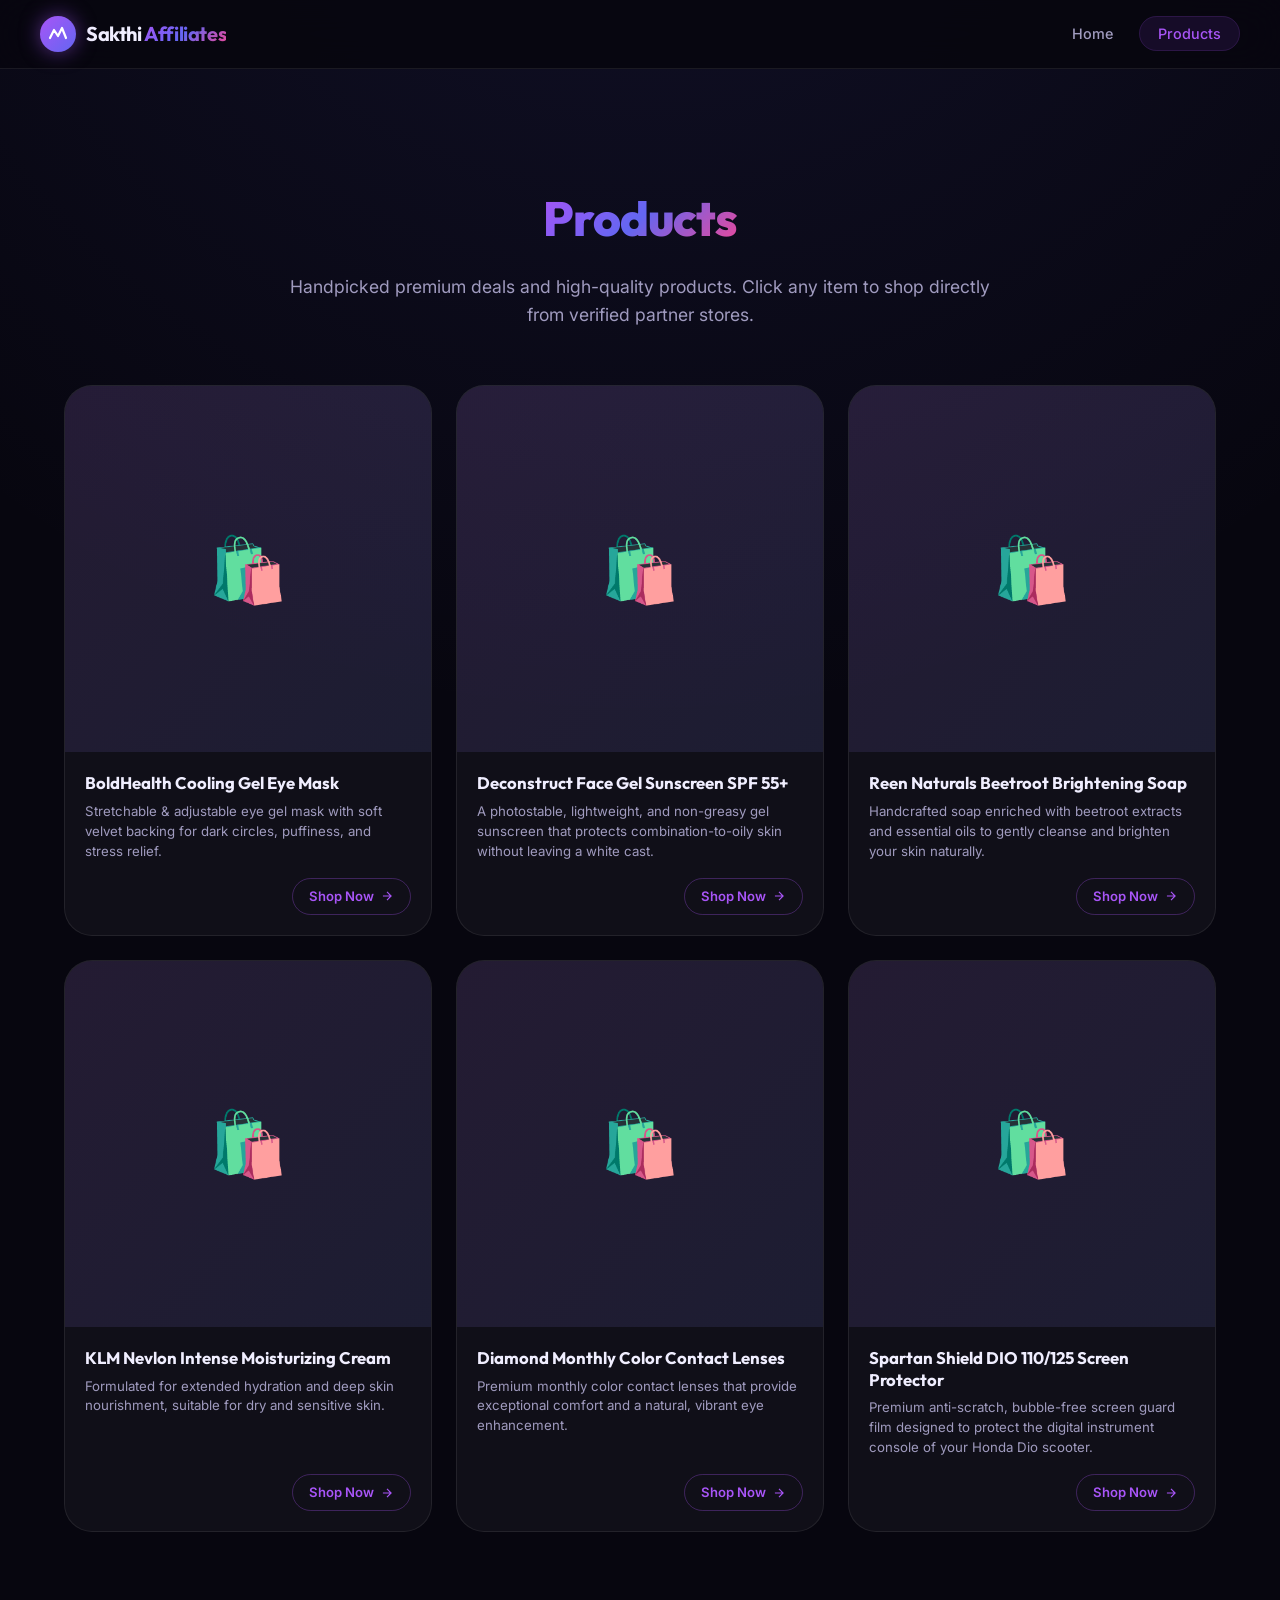
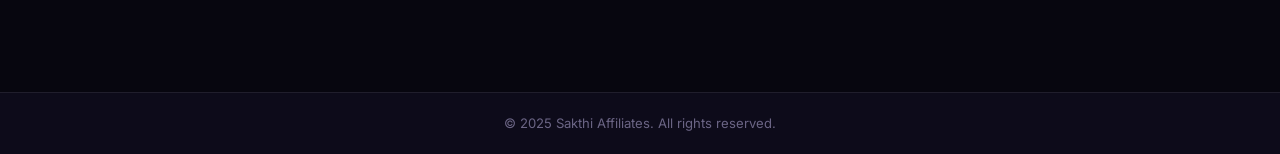
==== products.html @ 3f5029c7 "sixth commit" ====
<!DOCTYPE html>
<html lang="en">
<head>
  <meta charset="UTF-8" />
  <meta name="viewport" content="width=device-width, initial-scale=1.0" />
  <title>Products – Sakthi Affiliates</title>
  <meta name="description" content="Browse our handpicked premium deals and curated products." />
  <!-- Favicon -->
  <link rel="icon" type="image/png" href="https://res.cloudinary.com/dbqd8ehhf/image/upload/q_auto/f_auto/v1781189222/ChatGPT_Image_Jun_11_2026_at_08_16_00_PM_k2scar.png" />
  <link rel="apple-touch-icon" href="https://res.cloudinary.com/dbqd8ehhf/image/upload/q_auto/f_auto/v1781189222/ChatGPT_Image_Jun_11_2026_at_08_16_00_PM_k2scar.png" />
  <link rel="preconnect" href="https://fonts.googleapis.com" />
  <link rel="preconnect" href="https://fonts.gstatic.com" crossorigin />
  <link href="https://fonts.googleapis.com/css2?family=Outfit:wght@300;400;500;600;700;800;900&family=Inter:wght@300;400;500;600&display=swap" rel="stylesheet" />
  <link rel="stylesheet" href="style.css" />
</head>
<body>

  <!-- ========== NAVBAR ========== -->
  <nav class="navbar scrolled" id="navbar">
    <div class="nav-container">
      <a href="index.html" class="nav-logo" id="nav-logo-link">
        <div class="logo-icon">
          <svg viewBox="0 0 36 36" fill="none" xmlns="http://www.w3.org/2000/svg">
            <circle cx="18" cy="18" r="18" fill="url(#logoGrad)"/>
            <path d="M10 22L14 14L18 20L22 12L26 22" stroke="white" stroke-width="2.2" stroke-linecap="round" stroke-linejoin="round"/>
            <defs>
              <linearGradient id="logoGrad" x1="0" y1="0" x2="36" y2="36" gradientUnits="userSpaceOnUse">
                <stop stop-color="#a855f7"/>
                <stop offset="1" stop-color="#6366f1"/>
              </linearGradient>
            </defs>
          </svg>
        </div>
        <span class="logo-text">Sakthi <span class="logo-accent">Affiliates</span></span>
      </a>

      <button class="mobile-menu-btn" id="mobile-menu-btn" aria-label="Toggle menu">
        <span></span><span></span><span></span>
      </button>

      <ul class="nav-links" id="nav-links">
        <li><a href="index.html" class="nav-link" id="nav-home">Home</a></li>
        <li><a href="products.html" class="nav-link active" id="nav-products">Products</a></li>
      </ul>
    </div>
  </nav>

  <!-- ========== PRODUCTS SECTION ========== -->
  <section class="products-section page-products" id="products">
    <div class="section-container">
      <!-- Section Header -->
      <div class="products-page-header">
        <h1 class="products-page-title"><span class="brand-name">Products</span></h1>
        <p class="products-page-subtitle">Handpicked premium deals and high-quality products. Click any item to shop directly from verified partner stores.</p>
      </div>

      <!-- Product Grid — populated by script.js -->
      <div class="products-grid" id="products-grid"></div>
    </div>
  </section>

  <!-- ========== FOOTER ========== -->
  <footer class="footer">
    <div class="footer-bottom">
      <p>© 2025 Sakthi Affiliates. All rights reserved.</p>
    </div>
  </footer>

  <!-- ========== BACK TO TOP ========== -->
  <button class="back-to-top" id="back-to-top" aria-label="Back to top">
    <svg viewBox="0 0 24 24" fill="none" stroke="currentColor" stroke-width="2.5"><path d="M18 15l-6-6-6 6"/></svg>
  </button>

  <script src="script.js"></script>
</body>
</html>
---- style.css ----
/* ============================================
   SAKTHI AFFILIATES – Minimal Clean CSS
   ============================================ */

:root {
  --bg-primary: #07060f;
  --bg-secondary: #0d0b1a;
  --bg-card: rgba(255, 255, 255, 0.04);
  --border: rgba(255, 255, 255, 0.08);
  --border-hover: rgba(168, 85, 247, 0.4);

  --purple: #a855f7;
  --indigo: #6366f1;
  --pink: #ec4899;

  --text-primary: #f0eeff;
  --text-secondary: #a09bbf;
  --text-muted: #6b6585;

  --gradient-hero: linear-gradient(135deg, #a855f7 0%, #6366f1 50%, #ec4899 100%);

  --font-heading: 'Outfit', sans-serif;
  --font-body: 'Inter', sans-serif;

  --radius-md: 14px;
  --radius-lg: 20px;
  --radius-xl: 28px;

  --shadow-glow-hover: 0 0 60px rgba(168,85,247,0.4);
  --transition: all 0.3s cubic-bezier(0.4, 0, 0.2, 1);
}

*, *::before, *::after { box-sizing: border-box; margin: 0; padding: 0; }

html {
  scroll-behavior: smooth;
  scrollbar-width: thin;
  scrollbar-color: var(--purple) var(--bg-secondary);
}
::-webkit-scrollbar { width: 6px; }
::-webkit-scrollbar-track { background: var(--bg-secondary); }
::-webkit-scrollbar-thumb { background: var(--purple); border-radius: 3px; }

body {
  font-family: var(--font-body);
  background: var(--bg-primary);
  color: var(--text-primary);
  line-height: 1.6;
  overflow-x: hidden;
}

a { text-decoration: none; color: inherit; }

/* ---------- Navbar ---------- */
.navbar {
  position: fixed;
  top: 0; left: 0; right: 0;
  z-index: 1000;
  padding: 0 24px;
  background: rgba(7, 6, 15, 0.9);
  backdrop-filter: blur(20px);
  -webkit-backdrop-filter: blur(20px);
  border-bottom: 1px solid var(--border);
}

.nav-container {
  max-width: 1200px;
  margin: 0 auto;
  display: flex;
  align-items: center;
  justify-content: space-between;
  height: 68px;
}

.nav-logo {
  display: flex;
  align-items: center;
  gap: 10px;
  cursor: pointer;
}

.logo-icon {
  width: 36px; height: 36px;
  flex-shrink: 0;
  filter: drop-shadow(0 0 10px rgba(168,85,247,0.5));
}

.logo-text {
  font-family: var(--font-heading);
  font-size: 1.25rem;
  font-weight: 700;
  letter-spacing: -0.02em;
  color: var(--text-primary);
}

.logo-accent {
  background: var(--gradient-hero);
  -webkit-background-clip: text;
  -webkit-text-fill-color: transparent;
  background-clip: text;
}

.nav-links {
  display: flex;
  list-style: none;
  gap: 8px;
  align-items: center;
}

.nav-link {
  font-size: 0.9rem;
  font-weight: 500;
  color: var(--text-secondary);
  padding: 8px 18px;
  border-radius: 999px;
  transition: var(--transition);
}

.nav-link:hover {
  color: var(--purple);
  background: rgba(168,85,247,0.1);
}

/* Mobile Menu */
.mobile-menu-btn {
  display: none;
  flex-direction: column;
  gap: 5px;
  background: none;
  border: none;
  cursor: pointer;
  padding: 8px;
}

.mobile-menu-btn span {
  display: block;
  width: 24px; height: 2px;
  background: var(--text-primary);
  border-radius: 2px;
  transition: var(--transition);
}

.mobile-menu-btn.open span:nth-child(1) { transform: translateY(7px) rotate(45deg); }
.mobile-menu-btn.open span:nth-child(2) { opacity: 0; }
.mobile-menu-btn.open span:nth-child(3) { transform: translateY(-7px) rotate(-45deg); }

/* ---------- Hero / Welcome Section ---------- */
.hero-section {
  padding: 160px 24px 80px;
  background: radial-gradient(circle at 50% -20%, rgba(168, 85, 247, 0.15) 0%, rgba(7, 6, 15, 0) 60%);
  display: flex;
  justify-content: center;
  align-items: center;
  text-align: center;
}

.hero-container {
  max-width: 800px;
  width: 100%;
}

.hero-title {
  font-family: var(--font-heading);
  font-size: 3.5rem;
  font-weight: 800;
  line-height: 1.2;
  letter-spacing: -0.02em;
  margin-bottom: 20px;
  color: var(--text-primary);
}

.brand-name {
  background: var(--gradient-hero);
  -webkit-background-clip: text;
  -webkit-text-fill-color: transparent;
  background-clip: text;
}

.hero-subtitle {
  font-size: 1.15rem;
  color: var(--text-secondary);
  line-height: 1.7;
  max-width: 600px;
  margin: 0 auto 36px;
}

.hero-buttons {
  margin-bottom: 64px;
}

.btn {
  display: inline-block;
  font-family: var(--font-heading);
  font-weight: 600;
  font-size: 1rem;
  padding: 14px 32px;
  border-radius: 999px;
  transition: var(--transition);
  cursor: pointer;
  box-shadow: 0 4px 20px rgba(168, 85, 247, 0.3);
}

.btn-primary {
  background: var(--gradient-hero);
  color: white;
  border: none;
}

.btn-primary:hover {
  transform: translateY(-3px);
  box-shadow: 0 8px 30px rgba(168, 85, 247, 0.5);
}

/* ---------- Partners Section ---------- */
.partners-section {
  display: flex;
  flex-direction: column;
  align-items: center;
  gap: 24px;
  padding-top: 40px;
  border-top: 1px solid var(--border);
}

.partners-title {
  font-family: var(--font-heading);
  font-size: 0.9rem;
  font-weight: 700;
  text-transform: uppercase;
  letter-spacing: 0.1em;
  color: var(--text-muted);
}

.partners-grid {
  display: flex;
  align-items: center;
  justify-content: center;
  gap: 40px;
  flex-wrap: wrap;
}

.partner-card {
  background: rgba(255, 255, 255, 0.02);
  border: 1px solid var(--border);
  padding: 0;
  border-radius: var(--radius-md);
  display: flex;
  align-items: center;
  justify-content: center;
  transition: var(--transition);
  height: 110px;
  width: 240px;
}

.partner-card:hover {
  border-color: var(--border-hover);
  background: rgba(255, 255, 255, 0.04);
  transform: translateY(-4px);
  box-shadow: 0 10px 30px rgba(168, 85, 247, 0.15);
}

.partner-logo {
  max-height: 95px;
  max-width: 90%;
  object-fit: contain;
  filter: grayscale(100%) opacity(60%);
  transition: var(--transition);
}

.partner-card:hover .partner-logo {
  filter: grayscale(0%) opacity(100%);
}

/* Display Flipkart and Meesho logos in their original vibrant brand colors by default */
.partner-logo.flipkart-logo,
.partner-logo.meesho-logo {
  filter: grayscale(0%) opacity(90%);
}

.partner-card:hover .flipkart-logo,
.partner-card:hover .meesho-logo {
  filter: grayscale(0%) opacity(100%);
  transform: scale(1.05);
}

.amazon-logo {
  filter: invert(1) hue-rotate(180deg) opacity(60%);
}

.partner-card:hover .amazon-logo {
  filter: invert(1) hue-rotate(180deg) opacity(100%);
}
}

/* ---------- Products Section ---------- */
.products-section {
  padding-top: 80px;
}

.section-container {
  max-width: 1200px;
  margin: 0 auto;
  padding: 40px 24px 80px;
}

/* ---------- Products Grid ---------- */
.products-grid {
  display: grid;
  grid-template-columns: repeat(auto-fill, minmax(280px, 1fr));
  gap: 24px;
}

/* Product Card */
.product-card {
  background: var(--bg-card);
  border: 1px solid var(--border);
  border-radius: var(--radius-xl);
  overflow: hidden;
  cursor: pointer;
  transition: var(--transition);
  position: relative;
  display: flex;
  flex-direction: column;
}

.product-card:hover {
  border-color: var(--border-hover);
  transform: translateY(-6px);
  box-shadow: var(--shadow-glow-hover);
}

.product-card:hover .product-img {
  transform: scale(1.06);
}

.product-img-wrap {
  position: relative;
  overflow: hidden;
  aspect-ratio: 1 / 1;
  background: rgba(255,255,255,0.02);
}

.product-img {
  width: 100%;
  height: 100%;
  object-fit: cover;
  transition: transform 0.5s cubic-bezier(0.4, 0, 0.2, 1);
}

.img-placeholder {
  width: 100%;
  height: 100%;
  display: flex;
  align-items: center;
  justify-content: center;
  font-size: 4rem;
  background: linear-gradient(135deg, rgba(168,85,247,0.1) 0%, rgba(99,102,241,0.1) 100%);
}

.product-badge {
  position: absolute;
  top: 14px; left: 14px;
  background: var(--gradient-hero);
  color: white;
  font-size: 0.7rem;
  font-weight: 700;
  padding: 4px 10px;
  border-radius: 999px;
  text-transform: uppercase;
  letter-spacing: 0.06em;
}



.product-info {
  padding: 20px;
  display: flex;
  flex-direction: column;
  flex: 1;
}



.product-name {
  font-family: var(--font-heading);
  font-size: 1.05rem;
  font-weight: 700;
  color: var(--text-primary);
  line-height: 1.3;
  margin-bottom: 8px;
}

.product-desc {
  font-size: 0.83rem;
  color: var(--text-secondary);
  line-height: 1.5;
  margin-bottom: 16px;
  flex: 1;
}

.product-footer {
  display: flex;
  align-items: center;
  justify-content: flex-end;
  margin-top: auto;
}

.product-price {
  font-family: var(--font-heading);
  font-size: 1.2rem;
  font-weight: 800;
  background: var(--gradient-hero);
  -webkit-background-clip: text;
  -webkit-text-fill-color: transparent;
  background-clip: text;
}

.product-shop-link {
  display: flex;
  align-items: center;
  gap: 6px;
  font-size: 0.82rem;
  font-weight: 600;
  color: var(--purple);
  padding: 7px 16px;
  border: 1.5px solid rgba(168,85,247,0.3);
  border-radius: 999px;
  transition: var(--transition);
}

.product-shop-link:hover {
  background: rgba(168,85,247,0.15);
  border-color: var(--purple);
}

.product-shop-link svg { width: 14px; height: 14px; }

/* Fade-in animation */
@keyframes fadeInUp {
  from { opacity: 0; transform: translateY(24px); }
  to   { opacity: 1; transform: translateY(0); }
}

.fade-in-up {
  animation: fadeInUp 0.6s cubic-bezier(0.4, 0, 0.2, 1) both;
}

/* ---------- Footer ---------- */
.footer {
  background: var(--bg-secondary);
  border-top: 1px solid var(--border);
}

.footer-bottom {
  max-width: 1200px;
  margin: 0 auto;
  padding: 20px 24px;
  display: flex;
  justify-content: center;
}

.footer-bottom p {
  color: var(--text-muted);
  font-size: 0.82rem;
}

/* ---------- Back to Top ---------- */
.back-to-top {
  position: fixed;
  bottom: 24px; right: 24px;
  width: 48px; height: 48px;
  background: var(--gradient-hero);
  border: none;
  border-radius: 50%;
  color: white;
  cursor: pointer;
  display: flex;
  align-items: center;
  justify-content: center;
  box-shadow: 0 4px 20px rgba(168,85,247,0.4);
  opacity: 0;
  transform: translateY(20px);
  transition: var(--transition);
  z-index: 999;
}

.back-to-top.visible {
  opacity: 1;
  transform: translateY(0);
}

.back-to-top:hover {
  transform: translateY(-4px);
  box-shadow: 0 8px 30px rgba(168,85,247,0.6);
}

.back-to-top svg { width: 20px; height: 20px; }

/* ---------- Responsive ---------- */
@media (max-width: 768px) {
  .mobile-menu-btn { display: flex; }

  .nav-links {
    position: fixed;
    top: 68px; left: 0; right: 0;
    background: rgba(7, 6, 15, 0.97);
    backdrop-filter: blur(20px);
    flex-direction: column;
    padding: 16px;
    border-bottom: 1px solid var(--border);
    transform: translateY(-100%);
    opacity: 0;
    pointer-events: none;
    transition: var(--transition);
    z-index: 999;
  }

  .nav-links.open {
    transform: translateY(0);
    opacity: 1;
    pointer-events: all;
  }

  .nav-link {
    display: block;
    text-align: center;
    padding: 12px;
  }

  .products-grid {
    grid-template-columns: repeat(auto-fill, minmax(220px, 1fr));
    gap: 16px;
  }

  .hero-section {
    padding: 120px 20px 60px;
  }
  .hero-title {
    font-size: 2.4rem;
  }
  .hero-subtitle {
    font-size: 1rem;
    margin-bottom: 28px;
  }
  .hero-buttons {
    margin-bottom: 48px;
  }
  .partners-section {
    padding-top: 32px;
    gap: 16px;
  }
  .partners-grid {
    gap: 16px;
  }
  .partner-card {
    padding: 0;
    height: 80px;
    width: 180px;
  }
  .partner-logo {
    max-height: 70px;
  }
}

@media (max-width: 480px) {
  .products-grid { 
    grid-template-columns: 1fr 1fr; 
    gap: 10px; 
  }
  .section-container { 
    padding: 24px 10px 60px; 
  }
  
  .product-card {
    border-radius: var(--radius-md);
  }
  
  .product-info {
    padding: 12px;
  }

  .product-name { 
    font-size: 0.88rem; 
    margin-bottom: 6px;
    display: -webkit-box;
    -webkit-line-clamp: 2;
    -webkit-box-orient: vertical;
    overflow: hidden;
  }
  
  .product-desc { 
    font-size: 0.76rem; 
    line-height: 1.4;
    margin-bottom: 12px;
    display: -webkit-box;
    -webkit-line-clamp: 2;
    -webkit-box-orient: vertical;
    overflow: hidden;
  }
  
  .product-footer {
    width: 100%;
  }

  .product-shop-link {
    font-size: 0.78rem;
    padding: 6px 10px;
    width: 100%;
    justify-content: center;
  }
  
  .hero-title {
    font-size: 1.85rem;
  }

  /* Compact partner cards for mobile view */
  .partners-grid {
    gap: 10px;
  }
  .partner-card {
    width: 105px;
    height: 52px;
    border-radius: 10px;
  }
  .partner-logo {
    max-height: 40px;
  }
}

@media (max-width: 360px) {
  .products-grid { 
    grid-template-columns: 1fr 1fr; 
    gap: 8px; 
  }
  .product-info {
    padding: 10px;
  }
  .product-name {
    font-size: 0.82rem;
  }
  .product-desc {
    display: none; /* Hide description on extremely small screens to keep height consistent */
  }
  .product-shop-link {
    font-size: 0.72rem;
    padding: 5px 8px;
  }
}

/* ---------- Active Nav Link State ---------- */
.nav-link.active {
  color: var(--purple);
  background: rgba(168, 85, 247, 0.1);
  border: 1px solid rgba(168, 85, 247, 0.15);
}

/* ---------- Dedicated Products Page Styles ---------- */
.page-products {
  padding: 140px 24px 80px;
  background: radial-gradient(circle at 50% -20%, rgba(99, 102, 241, 0.12) 0%, rgba(7, 6, 15, 0) 50%);
}

.products-page-header {
  text-align: center;
  max-width: 700px;
  margin: 0 auto 56px;
}

.products-page-title {
  font-family: var(--font-heading);
  font-size: 3rem;
  font-weight: 800;
  letter-spacing: -0.02em;
  margin-bottom: 16px;
  color: var(--text-primary);
}

.products-page-subtitle {
  font-size: 1.1rem;
  color: var(--text-secondary);
  line-height: 1.6;
}

@media (max-width: 768px) {
  .page-products {
    padding: 110px 20px 60px;
  }
  .products-page-title {
    font-size: 2.2rem;
  }
  .products-page-subtitle {
    font-size: 0.95rem;
  }
  .products-page-header {
    margin-bottom: 36px;
  }
}
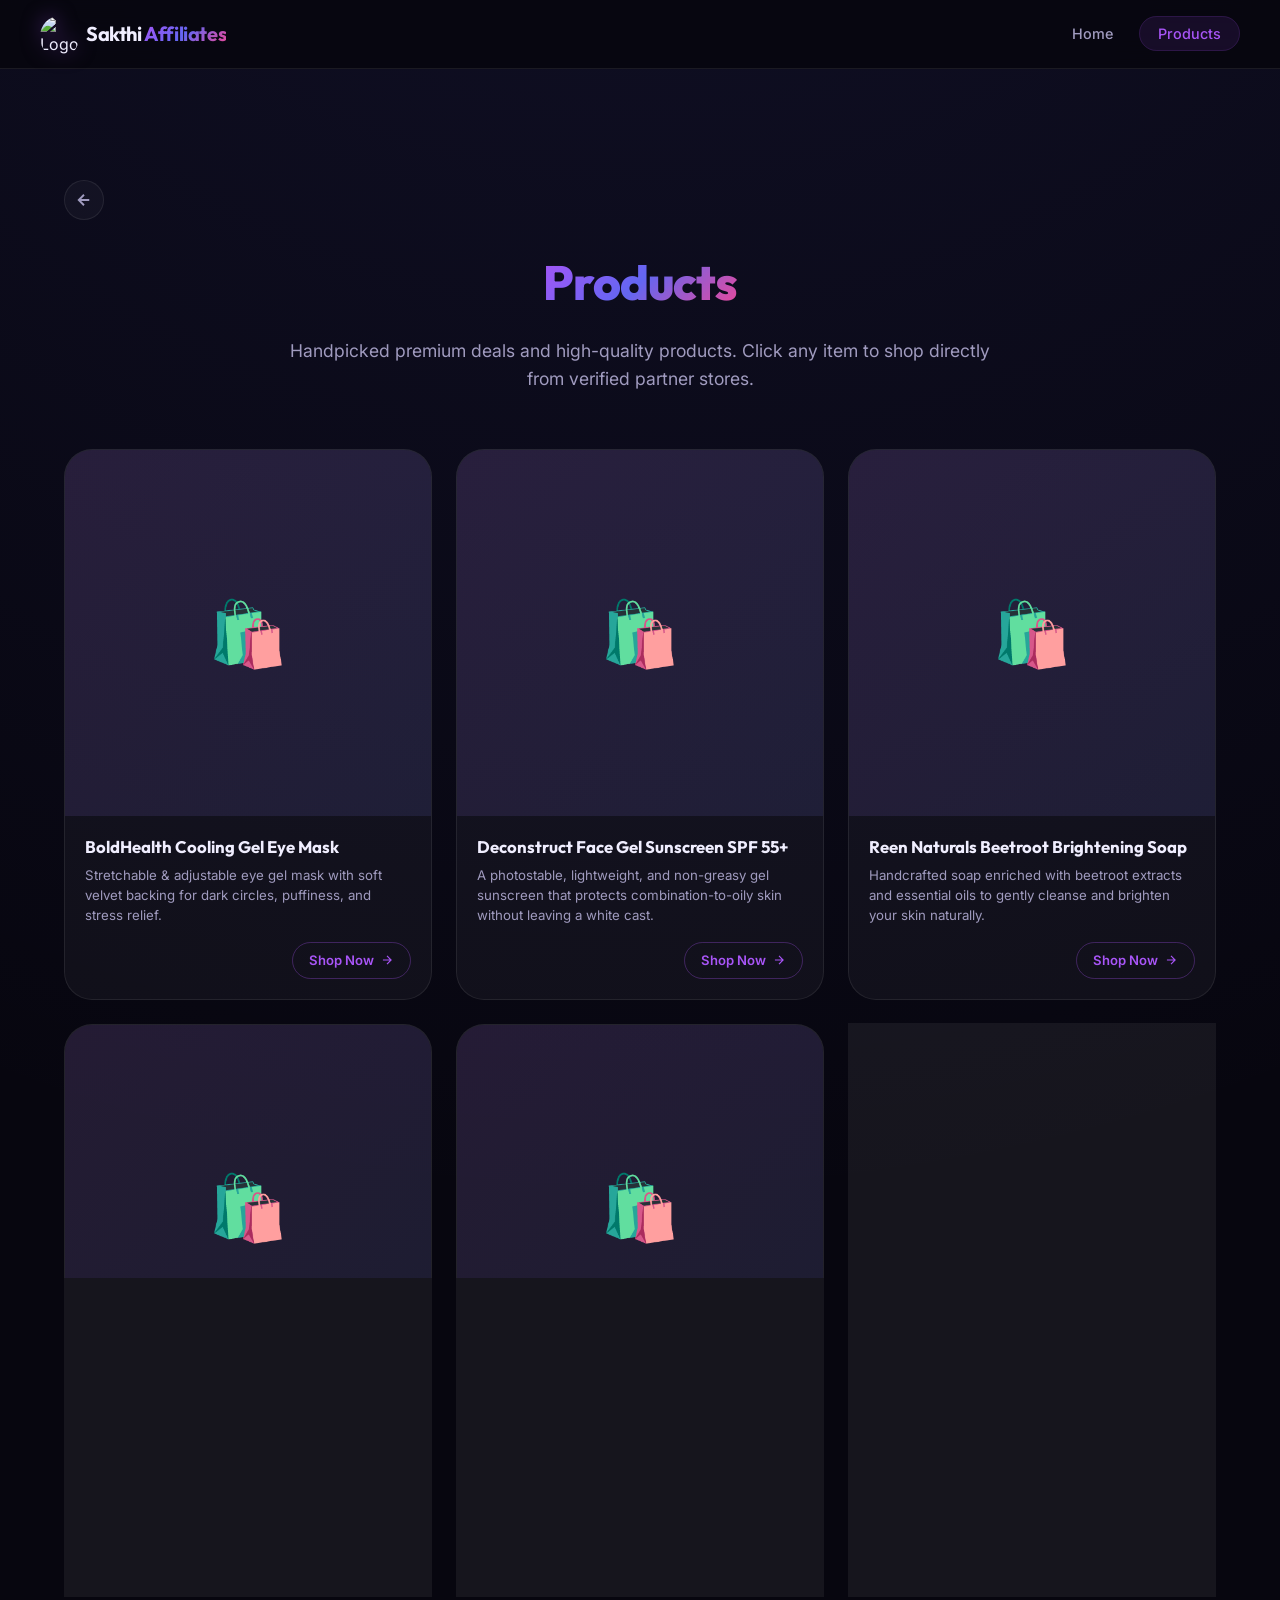
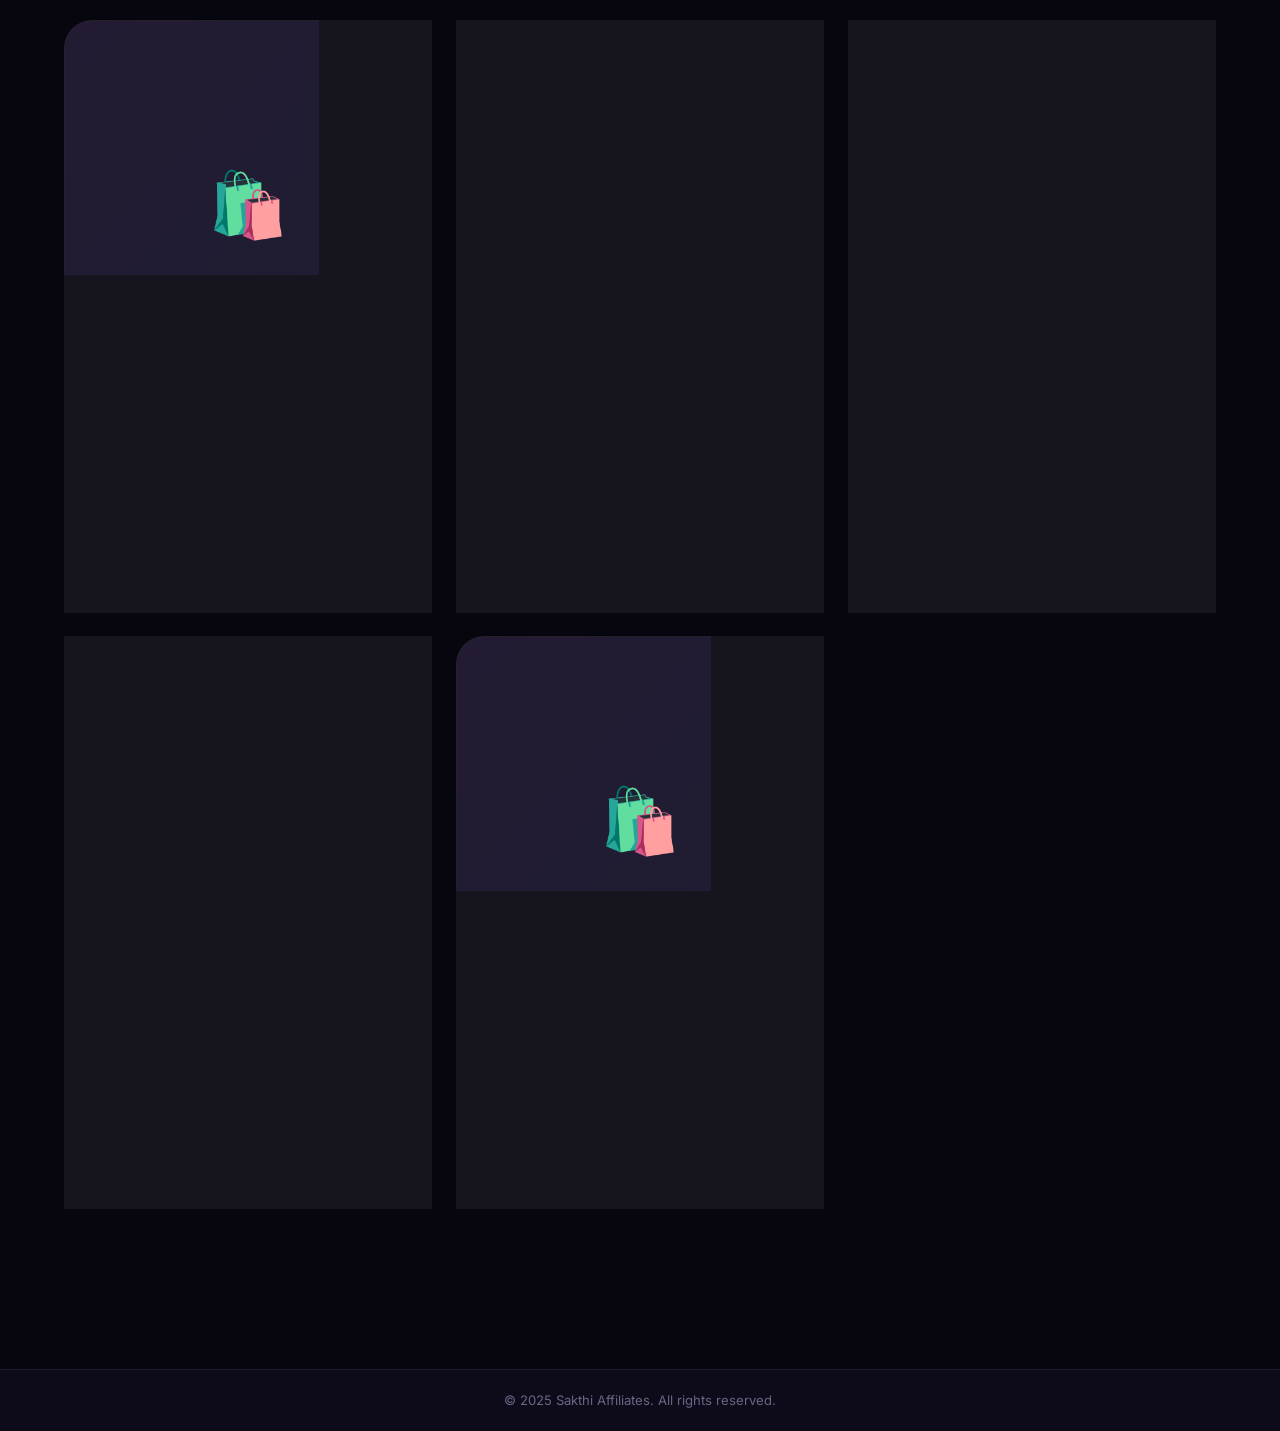
==== commit 3ac319ab: "one commit" ====
--- a/products.html
+++ b/products.html
@@ -6,8 +6,8 @@
   <title>Products – Sakthi Affiliates</title>
   <meta name="description" content="Browse our handpicked premium deals and curated products." />
   <!-- Favicon -->
-  <link rel="icon" type="image/png" href="https://res.cloudinary.com/dbqd8ehhf/image/upload/q_auto/f_auto/v1781189222/ChatGPT_Image_Jun_11_2026_at_08_16_00_PM_k2scar.png" />
-  <link rel="apple-touch-icon" href="https://res.cloudinary.com/dbqd8ehhf/image/upload/q_auto/f_auto/v1781189222/ChatGPT_Image_Jun_11_2026_at_08_16_00_PM_k2scar.png" />
+  <link rel="icon" type="image/png" href="https://res.cloudinary.com/dbqd8ehhf/image/upload/v1781457962/ChatGPT_Image_Jun_14_2026_at_10_54_17_PM_vtici6.png" />
+  <link rel="apple-touch-icon" href="https://res.cloudinary.com/dbqd8ehhf/image/upload/v1781457962/ChatGPT_Image_Jun_14_2026_at_10_54_17_PM_vtici6.png" />
   <link rel="preconnect" href="https://fonts.googleapis.com" />
   <link rel="preconnect" href="https://fonts.gstatic.com" crossorigin />
   <link href="https://fonts.googleapis.com/css2?family=Outfit:wght@300;400;500;600;700;800;900&family=Inter:wght@300;400;500;600&display=swap" rel="stylesheet" />
@@ -20,16 +20,7 @@
     <div class="nav-container">
       <a href="index.html" class="nav-logo" id="nav-logo-link">
         <div class="logo-icon">
-          <svg viewBox="0 0 36 36" fill="none" xmlns="http://www.w3.org/2000/svg">
-            <circle cx="18" cy="18" r="18" fill="url(#logoGrad)"/>
-            <path d="M10 22L14 14L18 20L22 12L26 22" stroke="white" stroke-width="2.2" stroke-linecap="round" stroke-linejoin="round"/>
-            <defs>
-              <linearGradient id="logoGrad" x1="0" y1="0" x2="36" y2="36" gradientUnits="userSpaceOnUse">
-                <stop stop-color="#a855f7"/>
-                <stop offset="1" stop-color="#6366f1"/>
-              </linearGradient>
-            </defs>
-          </svg>
+          <img src="https://res.cloudinary.com/dbqd8ehhf/image/upload/v1781459007/ChatGPT_Image_Jun_14_2026_at_11_03_17_PM_kwujwn.png" alt="Logo" class="nav-logo-img">
         </div>
         <span class="logo-text">Sakthi <span class="logo-accent">Affiliates</span></span>
       </a>
@@ -48,6 +39,13 @@
   <!-- ========== PRODUCTS SECTION ========== -->
   <section class="products-section page-products" id="products">
     <div class="section-container">
+      <!-- Back to Home Link -->
+      <a href="index.html" class="back-home-link" aria-label="Back to Home">
+        <svg viewBox="0 0 24 24" fill="none" stroke="currentColor" stroke-width="2.5">
+          <path d="M19 12H5M12 19l-7-7 7-7"/>
+        </svg>
+      </a>
+
       <!-- Section Header -->
       <div class="products-page-header">
         <h1 class="products-page-title"><span class="brand-name">Products</span></h1>
--- a/style.css
+++ b/style.css
@@ -85,6 +85,13 @@
   filter: drop-shadow(0 0 10px rgba(168,85,247,0.5));
 }
 
+.nav-logo-img {
+  width: 100%;
+  height: 100%;
+  object-fit: contain;
+  border-radius: 50%;
+}
+
 .logo-text {
   font-family: var(--font-heading);
   font-size: 1.25rem;
@@ -283,12 +290,12 @@
 }
 
 .amazon-logo {
-  filter: invert(1) hue-rotate(180deg) opacity(60%);
+  filter: invert(1) hue-rotate(180deg) opacity(85%);
 }
 
 .partner-card:hover .amazon-logo {
   filter: invert(1) hue-rotate(180deg) opacity(100%);
-}
+  transform: scale(1.05);
 }
 
 /* ---------- Products Section ---------- */
@@ -500,30 +507,42 @@
   .mobile-menu-btn { display: flex; }
 
   .nav-links {
-    position: fixed;
-    top: 68px; left: 0; right: 0;
-    background: rgba(7, 6, 15, 0.97);
+    position: absolute;
+    top: 64px;
+    right: 24px;
+    left: auto;
+    width: 160px;
+    background: rgba(13, 11, 26, 0.96);
     backdrop-filter: blur(20px);
+    -webkit-backdrop-filter: blur(20px);
     flex-direction: column;
-    padding: 16px;
-    border-bottom: 1px solid var(--border);
-    transform: translateY(-100%);
+    padding: 8px;
+    border: 1px solid var(--border);
+    border-radius: var(--radius-md);
+    transform: translateY(10px) scale(0.95);
+    transform-origin: top right;
     opacity: 0;
     pointer-events: none;
-    transition: var(--transition);
+    transition: all 0.25s cubic-bezier(0.4, 0, 0.2, 1);
     z-index: 999;
+    box-shadow: 0 10px 30px rgba(0, 0, 0, 0.5), 0 0 20px rgba(168, 85, 247, 0.1);
   }
 
   .nav-links.open {
-    transform: translateY(0);
+    transform: translateY(0) scale(1);
     opacity: 1;
     pointer-events: all;
+  }
+
+  .nav-links li {
+    width: 100%;
   }
 
   .nav-link {
     display: block;
     text-align: center;
-    padding: 12px;
+    padding: 10px 16px;
+    font-size: 0.88rem;
   }
 
   .products-grid {
@@ -659,6 +678,40 @@
   background: radial-gradient(circle at 50% -20%, rgba(99, 102, 241, 0.12) 0%, rgba(7, 6, 15, 0) 50%);
 }
 
+.back-home-link {
+  display: inline-flex;
+  align-items: center;
+  justify-content: center;
+  color: var(--text-secondary);
+  padding: 10px;
+  background: rgba(255, 255, 255, 0.03);
+  border: 1px solid var(--border);
+  border-radius: 50%;
+  transition: var(--transition);
+  margin-bottom: 24px;
+  width: 40px;
+  height: 40px;
+}
+
+.back-home-link svg {
+  width: 18px;
+  height: 18px;
+  transition: transform 0.2s ease;
+  flex-shrink: 0;
+}
+
+.back-home-link:hover {
+  color: var(--purple);
+  border-color: var(--border-hover);
+  background: rgba(168, 85, 247, 0.08);
+  transform: translateX(-4px);
+  box-shadow: 0 4px 15px rgba(168, 85, 247, 0.1);
+}
+
+.back-home-link:hover svg {
+  transform: translateX(-3px);
+}
+
 .products-page-header {
   text-align: center;
   max-width: 700px;
